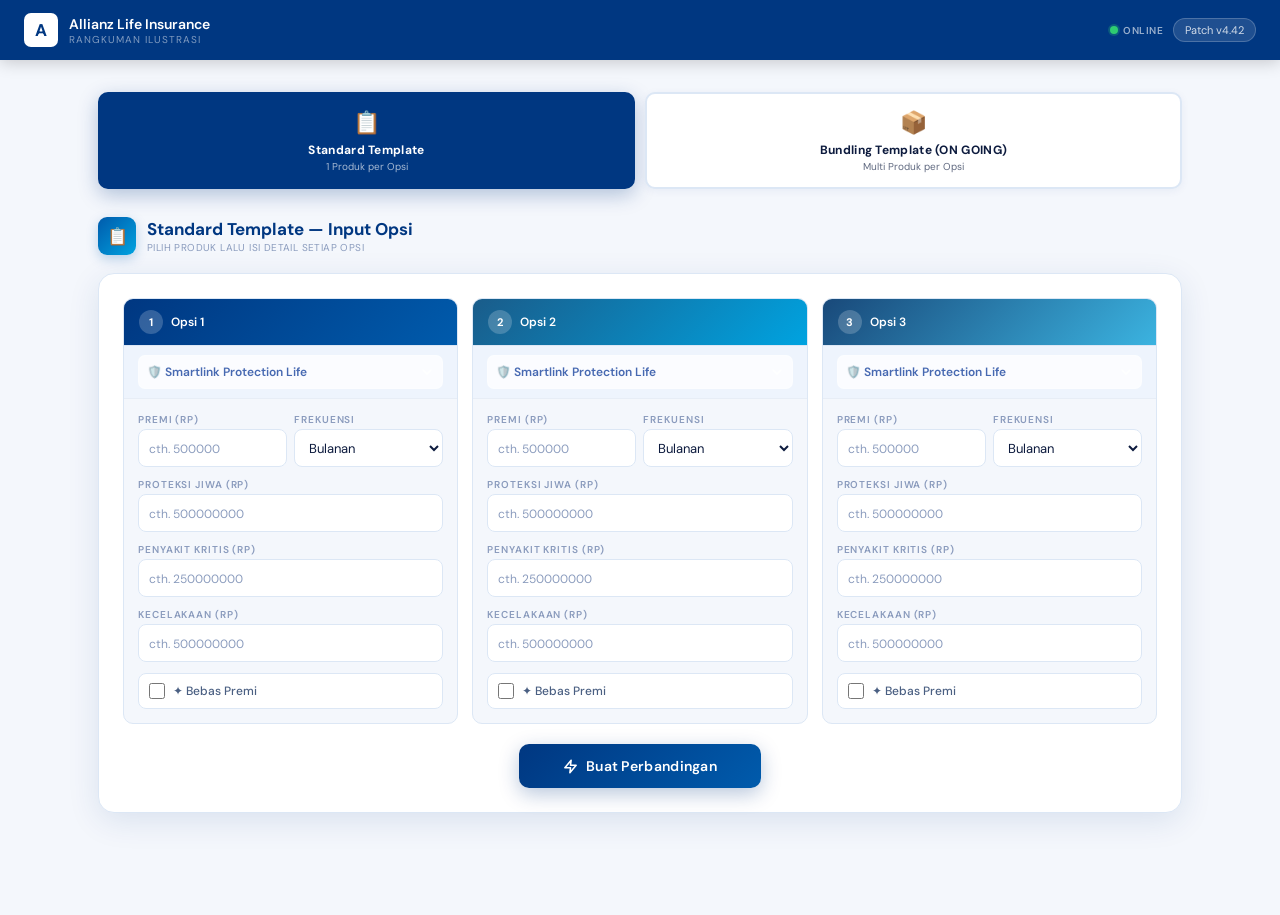
==== index.html @ 7ef74e0b "Updated Version Patch & STD Template" ====
<!DOCTYPE html>
<html lang="id">

<head>
  <meta charset="UTF-8" />
  <meta name="viewport" content="width=device-width, initial-scale=1.0" />
  <meta name="apple-mobile-web-app-capable" content="yes" />
  <meta name="apple-mobile-web-app-status-bar-style" content="black-translucent" />
  <meta name="apple-mobile-web-app-title" content="Venterprise APP" />
  <meta name="theme-color" content="#003781" />

  <!-- PWA -->
  <link rel="manifest" href="./manifest.json" />
  <link rel="apple-touch-icon" sizes="1024x1024" href="./icon-1024x1024.png" />

  <title>Proposal Tool</title>
  <link rel="stylesheet" href="style.css" />
</head>

<body>

  <!-- ═══ TOP BAR ═══ -->
  <nav class="topbar">
    <div class="tl">
      <div class="lbox">A</div>
      <div>
        <div class="ttl">Allianz Life Insurance</div>
        <div class="tsub">Rangkuman Ilustrasi</div>
      </div>
    </div>

    <div class="topbar-right">
      <!-- Online / Offline dot — sits next to patch badge -->
      <div class="net-status" title="Status koneksi">
        <span class="net-dot online" id="net-dot"></span>
        <span class="net-lbl" id="net-lbl">Online</span>
      </div>

      <div class="tbadge" onclick="checkUpdate(4.42)">
        Patch v4.42
      </div>
    </div>
  </nav>

  <div class="page">

    <!-- ═══ TEMPLATE TABS ═══ -->
    <div class="prod-tabs">
      <div class="ptab active" onclick="switchTemplate('std',this)">
        <div class="ptab-ico">📋</div>
        <div class="ptab-lbl">Standard Template</div>
        <div class="ptab-sub">1 Produk per Opsi</div>
      </div>
      <div class="ptab" onclick="switchTemplate('bun',this)">
        <div class="ptab-ico">📦</div>
        <div class="ptab-lbl">Bundling Template (ON GOING)</div>
        <div class="ptab-sub">Multi Produk per Opsi</div>
      </div>
    </div>

    <!-- ══════════════════════════════════════════ -->
    <!-- PANEL: STANDARD TEMPLATE                   -->
    <!-- ══════════════════════════════════════════ -->
    <div class="prod-panel active" id="panel-std">
      <div class="input-section">
        <div class="sec-hd">
          <div class="sec-ico">📋</div>
          <div class="sec-lbl">Standard Template — Input Opsi
            <small>PILIH PRODUK LALU ISI DETAIL SETIAP OPSI</small>
          </div>
        </div>
        <div class="card">
          <div class="opts-grid" id="std-opts-grid"></div>

          <!-- Template for standard option (cloned via JS) -->
          <template id="std-opt-template">
            <div class="opt-col">
              <div class="opt-hd">
                <div class="opt-num"></div>
                <div class="opt-title"></div>
              </div>
              <div class="prod-sel-wrap">
                <select class="prod-sel"></select>
              </div>
              <div class="opt-fields"></div>
            </div>
          </template>
          <div class="btn-row">
            <button class="btn-gen" onclick="generateStd()">
              <svg width="15" height="15" viewBox="0 0 24 24" fill="none" stroke="currentColor"
                stroke-width="2.5" stroke-linecap="round" stroke-linejoin="round">
                <polyline points="13 2 3 14 12 14 11 22 21 10 12 10 13 2"></polyline>
              </svg>
              Buat Perbandingan
            </button>
          </div>
        </div>
      </div>

      <div class="divider" id="std-divider"></div>
      <div class="result-area" id="std-result">
        <div class="sec-hd fade">
          <div class="sec-ico">📊</div>
          <div class="sec-lbl">Hasil Perbandingan<small>SIAP SCREENSHOT ATAU CETAK</small></div>
        </div>
        <div class="res-card fade d1">
          <div class="res-hd">
            <div class="res-logo-row">
              <div class="res-logo-box">A</div>
              <div class="res-logo-txt">Allianz — Proposal Perbandingan</div>
            </div>
            <div class="res-title" id="std-res-title">Perbandingan Proteksi</div>
            <div class="res-sub" id="std-res-sub">—</div>
          </div>
          <div class="vpills fade d2" id="std-vpills"></div>
          <div class="tbl-wrap fade d3">
            <table class="ctbl">
              <thead>
                <tr id="std-thead">
                  <th>Manfaat</th>
                  <th>Opsi 1</th>
                  <th>Opsi 2</th>
                  <th>Opsi 3</th>
                </tr>
              </thead>
              <tbody id="std-tbody"></tbody>
            </table>
          </div>
          <div class="res-ft">
            <div class="ft-disc">Perbandingan ini disiapkan oleh agen Allianz Anda. Detail manfaat mengacu pada
              kontrak polis yang berlaku.</div>
            <div class="ft-date" id="std-ft-date">—</div>
          </div>
        </div>
        <div class="act-btns">
          <button class="btn-act btn-reset" onclick="resetResult('std')">↩ Edit</button>
          <button class="btn-act btn-print" onclick="window.print()">🖨️ Cetak</button>
          <button class="btn-act btn-pdf" onclick="unduhPDF('Standard')">📄 Unduh PDF</button>
        </div>
      </div>
    </div>

    <div class="prod-panel" id="panel-bunSOON">ON-GOING</div>

    <!-- ══════════════════════════════════════════ -->
    <!-- PANEL: BUNDLING TEMPLATE                   -->
    <!-- ══════════════════════════════════════════ -->
    <div class="prod-panel" id="panel-bun">
      <div class="input-section">
        <div class="sec-hd">
          <div class="sec-ico">📦</div>
          <div class="sec-lbl">Bundling Template — Input Opsi
            <small>TIAP OPSI BISA GABUNG LEBIH DARI 1 PRODUK</small>
          </div>
        </div>
        <div class="card">
          <div class="opts-grid" id="bun-grid"></div>
          <div class="btn-row">
            <button class="btn-gen" onclick="generateBun()">
              <svg width="15" height="15" viewBox="0 0 24 24" fill="none" stroke="currentColor"
                stroke-width="2.5" stroke-linecap="round" stroke-linejoin="round">
                <polyline points="13 2 3 14 12 14 11 22 21 10 12 10 13 2"></polyline>
              </svg>
              Buat Perbandingan
            </button>
          </div>
        </div>
      </div>

      <div class="divider" id="bun-divider"></div>
      <div class="result-area" id="bun-result">
        <div class="sec-hd fade">
          <div class="sec-ico">📊</div>
          <div class="sec-lbl">Hasil Bundling<small>SIAP SCREENSHOT ATAU CETAK</small></div>
        </div>
        <div class="res-card fade d1">
          <div class="res-hd" style="background:linear-gradient(135deg,#1a2a4a 0%,#003781 55%,#C9A84C 100%)">
            <div class="res-logo-row">
              <div class="res-logo-box">A</div>
              <div class="res-logo-txt">Allianz — Paket Bundling</div>
            </div>
            <div class="res-title">Perbandingan Paket<br>Proteksi Kombinasi</div>
            <div class="res-sub" id="bun-res-sub">—</div>
          </div>
          <div class="vpills fade d2">
            <div class="vpill">
              <div class="vpill-ico">📦</div>
              <div>
                <div class="vpill-lbl">Perlindungan Lengkap</div>
                <div class="vpill-txt">Multi produk dalam 1 paket, semua risiko hidup tertanggung.</div>
              </div>
            </div>
            <div class="vpill">
              <div class="vpill-ico">💡</div>
              <div>
                <div class="vpill-lbl">Nilai Lebih Efisien</div>
                <div class="vpill-txt">Bundling memberikan manfaat lebih dengan investasi yang terencana.</div>
              </div>
            </div>
            <div class="vpill">
              <div class="vpill-ico">🤝</div>
              <div>
                <div class="vpill-lbl">Fleksibel</div>
                <div class="vpill-txt">Pilih kombinasi sesuai kebutuhan dan kemampuan finansial.</div>
              </div>
            </div>
          </div>
          <div class="tbl-wrap fade d3">
            <label class="merge-bar">
              <input type="checkbox" id="bun-merge" onchange="rerenderBunTable()" />
              <span class="merge-bar-lbl">⚡ Enable Merge — Gabungkan manfaat sejenis antar produk dalam 1 opsi</span>
              <span class="merge-bar-sub">Nonaktif = pisah baris per produk</span>
            </label>
            <table class="ctbl">
              <thead>
                <tr id="bun-thead">
                  <th>Manfaat</th>
                </tr>
              </thead>
              <tbody id="bun-tbody"></tbody>
            </table>
          </div>
          <div class="res-ft">
            <div class="ft-disc">Perbandingan ini disiapkan oleh agen Allianz Anda. Detail manfaat mengacu pada
              kontrak polis yang berlaku.</div>
            <div class="ft-date" id="bun-ft-date">—</div>
          </div>
        </div>
        <div class="act-btns">
          <button class="btn-act btn-reset" onclick="resetResult('bun')">↩ Edit</button>
          <button class="btn-act btn-print" onclick="window.print()">🖨️ Cetak</button>
          <button class="btn-act btn-pdf" onclick="unduhPDF('Bundling')">📄 Unduh PDF</button>
        </div>
      </div>
    </div>

  </div><!-- /page -->

  <!-- ═══ SCRIPTS (load order matters) ═══ -->
  <script src="./js/utils.js"></script>
  <script src="./js/ui.js"></script>
  <script src="./js/fields.js"></script>
  <script src="./js/data.js"></script>
  <script src="./js/template-std.js"></script>
  <script src="./js/template-bun.js"></script>
  <script src="./js/pwa.js"></script>
  <script src="./js/app.js"></script>

</body>
</html>
---- style.css ----
@import url('https://fonts.googleapis.com/css2?family=DM+Sans:wght@300;400;500;600;700&display=swap');

:root {
    --blue: #003781;
    --blue-mid: #005BAC;
    --accent: #00A3E0;
    --blue-sky: #E8F1FB;
    --green: #1A9E6B;
    --green-bg: #DCFAED;
    --red: #D0021B;
    --gold: #C9A84C;
    --gold-bg: #FDF6E3;
    --bg: #F4F7FC;
    --card: #fff;
    --border: #DCE7F5;
    --text: #0D1B3E;
    --text2: #4A5F82;
    --text3: #8A9BBD;
    --sh: 0 8px 32px rgba(0, 55, 129, .11);
    --sh-lg: 0 20px 60px rgba(0, 55, 129, .15);
    --r: 16px;
    --rsm: 10px;
}

*,
*::before,
*::after {
    box-sizing: border-box;
    margin: 0;
    padding: 0
}

body {
    font-family: 'DM Sans', sans-serif;
    background: var(--bg);
    color: var(--text);
    min-height: 100vh
}

.topbar {
    background: var(--blue);
    height: 60px;
    display: flex;
    align-items: center;
    justify-content: space-between;
    padding: 0 24px;
    position: sticky;
    top: 0;
    z-index: 200;
    box-shadow: 0 2px 16px rgba(0, 0, 0, .2)
}

.tl {
    display: flex;
    align-items: center;
    gap: 11px
}

.lbox {
    width: 34px;
    height: 34px;
    background: #fff;
    border-radius: 7px;
    display: flex;
    align-items: center;
    justify-content: center;
    font-size: 17px;
    font-weight: 700;
    color: var(--blue)
}

.ttl {
    font-size: 14px;
    font-weight: 600;
    color: #fff
}

.tsub {
    font-size: 10px;
    color: rgba(255, 255, 255, .5);
    letter-spacing: 1px;
    text-transform: uppercase
}

.tbadge {
    background: rgba(255, 255, 255, .12);
    border: 1px solid rgba(255, 255, 255, .2);
    color: rgba(255, 255, 255, .8);
    font-size: 11px;
    padding: 4px 11px;
    border-radius: 20px
}

.page {
    max-width: 1120px;
    margin: 0 auto;
    padding: 32px 18px 80px
}

.prod-tabs {
    display: flex;
    gap: 10px;
    margin-bottom: 28px;
    flex-wrap: wrap
}

.ptab {
    flex: 1;
    min-width: 120px;
    padding: 14px 10px;
    border: 2px solid var(--border);
    border-radius: var(--rsm);
    background: #fff;
    cursor: pointer;
    text-align: center;
    transition: all .18s;
    box-shadow: 0 2px 8px rgba(0, 55, 129, .06)
}

.ptab:hover {
    border-color: var(--blue-mid);
    transform: translateY(-1px)
}

.ptab.active {
    border-color: var(--blue);
    background: var(--blue);
    color: #fff;
    box-shadow: 0 6px 20px rgba(0, 55, 129, .28)
}

.ptab-ico {
    font-size: 22px;
    margin-bottom: 5px
}

.ptab-lbl {
    font-size: 12px;
    font-weight: 700;
    letter-spacing: .3px
}

.ptab-sub {
    font-size: 10px;
    opacity: .65;
    margin-top: 2px
}

.sec-hd {
    display: flex;
    align-items: center;
    gap: 11px;
    margin-bottom: 18px
}

.sec-ico {
    width: 38px;
    height: 38px;
    border-radius: 9px;
    background: linear-gradient(135deg, var(--blue-mid), var(--accent));
    display: flex;
    align-items: center;
    justify-content: center;
    font-size: 17px;
    box-shadow: 0 4px 12px rgba(0, 91, 172, .25)
}

.sec-lbl {
    font-size: 17px;
    font-weight: 700;
    color: var(--blue)
}

.sec-lbl small {
    display: block;
    font-size: 10px;
    font-weight: 400;
    color: var(--text3);
    letter-spacing: .4px;
    margin-top: 1px
}

.card {
    background: #fff;
    border-radius: var(--r);
    box-shadow: var(--sh);
    border: 1px solid var(--border);
    padding: 24px;
    margin-bottom: 22px
}

.opts-grid {
    display: grid;
    grid-template-columns: repeat(3, 1fr);
    gap: 14px
}

.opt-col {
    background: var(--bg);
    border-radius: var(--rsm);
    border: 1.5px solid var(--border);
    overflow: hidden;
    transition: border-color .18s, box-shadow .18s
}

.opt-col:hover {
    border-color: var(--blue-mid);
    box-shadow: 0 2px 10px rgba(0, 55, 129, .1)
}

.opt-hd {
    padding: 11px 15px;
    display: flex;
    align-items: center;
    gap: 8px;
    border-bottom: 1px solid var(--border)
}

.opt-hd.c1 {
    background: linear-gradient(135deg, var(--blue), var(--blue-mid))
}

.opt-hd.c2 {
    background: linear-gradient(135deg, #1a5c8a, var(--accent))
}

.opt-hd.c3 {
    background: linear-gradient(135deg, #19497a, #3bb3e0)
}

.opt-num {
    width: 24px;
    height: 24px;
    border-radius: 50%;
    background: rgba(255, 255, 255, .2);
    display: flex;
    align-items: center;
    justify-content: center;
    font-size: 11px;
    font-weight: 700;
    color: #fff
}

.opt-title {
    font-size: 12px;
    font-weight: 600;
    color: #fff;
    flex: 1
}

.opt-fields {
    padding: 14px;
    display: flex;
    flex-direction: column;
    gap: 11px
}

.fld label {
    display: block;
    font-size: 10px;
    font-weight: 600;
    letter-spacing: .9px;
    text-transform: uppercase;
    color: var(--text3);
    margin-bottom: 3px
}

.fld input,
.fld select {
    width: 100%;
    height: 38px;
    border: 1.5px solid var(--border);
    border-radius: 8px;
    padding: 0 10px;
    font-family: 'DM Sans', sans-serif;
    font-size: 13px;
    color: var(--text);
    background: #fff;
    outline: none;
    transition: border-color .16s, box-shadow .16s
}

.fld input:focus,
.fld select:focus {
    border-color: var(--blue-mid);
    box-shadow: 0 0 0 3px rgba(0, 91, 172, .08)
}

.fld input::placeholder {
    color: var(--text3);
    font-size: 12px
}

.fld-row {
    display: grid;
    grid-template-columns: 1fr 1fr;
    gap: 7px
}

.chk-fld {
    display: flex;
    align-items: center;
    gap: 8px;
    cursor: pointer;
    padding: 9px 10px;
    border: 1.5px solid var(--border);
    border-radius: 8px;
    background: #fff;
    transition: border-color .16s, background .16s
}

.chk-fld:hover {
    border-color: var(--blue-mid)
}

.chk-fld.checked {
    border-color: var(--green);
    background: var(--green-bg)
}

.chk-fld input[type=checkbox] {
    width: 16px;
    height: 16px;
    accent-color: var(--green);
    cursor: pointer;
    flex-shrink: 0
}

.chk-fld span {
    font-size: 12px;
    font-weight: 500;
    color: var(--text2)
}

.btn-row {
    display: flex;
    justify-content: center;
    margin-top: 20px
}

.btn-gen {
    background: linear-gradient(135deg, var(--blue), var(--blue-mid));
    color: #fff;
    border: none;
    border-radius: var(--rsm);
    padding: 13px 44px;
    font-family: 'DM Sans', sans-serif;
    font-size: 14px;
    font-weight: 600;
    cursor: pointer;
    letter-spacing: .3px;
    display: flex;
    align-items: center;
    gap: 8px;
    box-shadow: 0 6px 20px rgba(0, 55, 129, .28);
    transition: transform .14s, box-shadow .14s
}

.btn-gen:hover {
    transform: translateY(-2px);
    box-shadow: 0 10px 28px rgba(0, 55, 129, .36)
}

.prod-panel {
    display: none
}

.prod-panel.active {
    display: block
}

.divider {
    height: 2px;
    background: linear-gradient(to right, transparent, var(--border), transparent);
    margin: 32px 0;
    display: none
}

.result-area {
    display: none
}

.result-area.on {
    display: block
}

.res-card {
    background: #fff;
    border-radius: 20px;
    box-shadow: var(--sh-lg);
    border: 1px solid var(--border);
    overflow: hidden
}

.res-hd {
    background: linear-gradient(135deg, var(--blue) 0%, var(--blue-mid) 60%, var(--accent) 100%);
    padding: 28px 32px;
    position: relative;
    overflow: hidden
}

.res-hd::before {
    content: '';
    position: absolute;
    top: -40px;
    right: -40px;
    width: 160px;
    height: 160px;
    border-radius: 50%;
    background: rgba(255, 255, 255, .05)
}

.res-logo-row {
    display: flex;
    align-items: center;
    gap: 9px;
    margin-bottom: 10px
}

.res-logo-box {
    width: 30px;
    height: 30px;
    background: #fff;
    border-radius: 6px;
    display: flex;
    align-items: center;
    justify-content: center;
    font-size: 15px;
    font-weight: 700;
    color: var(--blue)
}

.res-logo-txt {
    font-size: 10px;
    letter-spacing: 2px;
    text-transform: uppercase;
    color: rgba(255, 255, 255, .6)
}

.res-title {
    font-size: 22px;
    font-weight: 700;
    color: #fff;
    line-height: 1.25;
    margin-bottom: 4px
}

.res-sub {
    font-size: 12px;
    color: rgba(255, 255, 255, .5)
}

.vpills {
    display: flex;
    gap: 10px;
    padding: 18px 32px;
    background: var(--blue-sky);
    border-bottom: 1px solid var(--border);
    flex-wrap: wrap
}

.vpill {
    display: flex;
    align-items: flex-start;
    gap: 9px;
    background: #fff;
    border-radius: var(--rsm);
    padding: 11px 14px;
    border: 1.5px solid var(--border);
    box-shadow: 0 2px 6px rgba(0, 55, 129, .06);
    flex: 1;
    min-width: 180px
}

.vpill-ico {
    font-size: 18px;
    margin-top: 1px;
    flex-shrink: 0
}

.vpill-lbl {
    font-size: 10px;
    font-weight: 700;
    letter-spacing: .9px;
    text-transform: uppercase;
    color: var(--text3);
    margin-bottom: 2px
}

.vpill-txt {
    font-size: 12px;
    font-weight: 500;
    color: var(--text2);
    line-height: 1.4
}

.tbl-wrap {
    padding: 24px 32px;
    overflow-x: auto
}

.ctbl {
    width: 100%;
    border-collapse: separate;
    border-spacing: 0
}

.ctbl thead tr {
    background: var(--blue)
}

.ctbl thead th {
    padding: 13px 16px;
    text-align: left;
    color: #fff;
    font-size: 12px;
    font-weight: 600;
    letter-spacing: .3px
}

.ctbl thead th:first-child {
    border-radius: var(--rsm) 0 0 0
}

.ctbl thead th:last-child {
    border-radius: 0 var(--rsm) 0 0
}

.ctbl thead th:nth-child(2) {
    background: var(--blue-mid)
}

.ctbl thead th:nth-child(3) {
    background: #1a6ba0
}

.ctbl thead th:nth-child(4) {
    background: #1e7fbd
}

.ctbl tbody tr:nth-child(even) td {
    background: #F8FAFD
}

.ctbl tbody tr:nth-child(odd) td {
    background: #fff
}

.ctbl tbody tr:hover td {
    background: var(--blue-sky);
    transition: background .1s
}

.ctbl td {
    padding: 13px 16px;
    border-bottom: 1px solid var(--border);
    vertical-align: top
}

.ctbl tbody tr:last-child td {
    border-bottom: none
}

.row-lbl {
    display: flex;
    align-items: center;
    gap: 6px;
    font-size: 12px;
    font-weight: 600;
    color: var(--text2);
    white-space: nowrap
}

.cv {
    font-size: 14px;
    font-weight: 700;
    color: var(--text)
}

.csub {
    font-size: 11px;
    color: var(--text2);
    margin-top: 3px;
    line-height: 1.4
}

.cnote {
    font-size: 10px;
    color: var(--text3);
    margin-top: 3px;
    font-style: italic
}

.w-yes {
    display: inline-flex;
    align-items: center;
    gap: 4px;
    color: var(--green);
    font-size: 13px;
    font-weight: 700
}

.w-no {
    display: inline-flex;
    align-items: center;
    gap: 4px;
    color: var(--red);
    font-size: 13px;
    font-weight: 700
}

.daily-row td {
    background: linear-gradient(135deg, var(--blue-sky), #ddeeff) !important;
    border-top: 2px solid var(--blue-mid) !important
}

.daily-lbl {
    font-size: 11px;
    font-weight: 700;
    color: var(--blue);
    letter-spacing: .5px;
    text-transform: uppercase
}

.daily-val {
    font-size: 16px;
    font-weight: 700;
    color: var(--blue-mid)
}

.daily-sub {
    font-size: 10px;
    color: var(--text3)
}

.res-ft {
    background: var(--blue);
    padding: 16px 32px;
    display: flex;
    align-items: center;
    justify-content: space-between;
    flex-wrap: wrap;
    gap: 6px
}

.ft-disc {
    font-size: 10px;
    color: rgba(255, 255, 255, .38);
    max-width: 460px;
    line-height: 1.5
}

.ft-date {
    font-size: 10px;
    color: rgba(255, 255, 255, .45)
}

.act-btns {
    display: flex;
    gap: 10px;
    justify-content: center;
    margin-top: 20px;
    flex-wrap: wrap
}

.btn-act {
    display: flex;
    align-items: center;
    gap: 6px;
    border: none;
    border-radius: var(--rsm);
    padding: 11px 22px;
    font-family: 'DM Sans', sans-serif;
    font-size: 13px;
    font-weight: 600;
    cursor: pointer;
    transition: transform .13s
}

.btn-act:hover {
    transform: translateY(-2px)
}

.btn-print {
    background: #fff;
    color: var(--blue);
    border: 2px solid var(--blue);
    box-shadow: 0 2px 8px rgba(0, 55, 129, .1)
}

.btn-pdf {
    background: linear-gradient(135deg, var(--blue), var(--accent));
    color: #fff;
    box-shadow: 0 4px 14px rgba(0, 55, 129, .26)
}

.btn-reset {
    background: #fff;
    color: var(--text2);
    border: 2px solid var(--border)
}

@keyframes fadeUp {
    from {
        opacity: 0;
        transform: translateY(16px)
    }

    to {
        opacity: 1;
        transform: none
    }
}

.fade {
    animation: fadeUp .38s ease both
}

.d1 {
    animation-delay: .07s
}

.d2 {
    animation-delay: .14s
}

.d3 {
    animation-delay: .2s
}

@media print {
    body {
        background: #fff
    }

    .topbar,
    .prod-tabs,
    .input-section,
    .divider,
    .act-btns,
    .merge-bar {
        display: none !important
    }

    .result-area {
        display: block !important
    }

    .page {
        padding: 0;
        max-width: 100%
    }

    .res-card {
        box-shadow: none;
        border: none
    }

    .res-hd,
    .ctbl thead,
    .vpills,
    .res-ft,
    .daily-row td {
        -webkit-print-color-adjust: exact;
        print-color-adjust: exact
    }
}

@media(max-width:860px) {
    .opts-grid {
        grid-template-columns: 1fr
    }

    .prod-tabs {
        gap: 7px
    }

    .ptab {
        min-width: calc(50% - 4px)
    }

    .tbl-wrap {
        padding: 14px
    }

    .vpills {
        padding: 13px
    }

    .res-hd {
        padding: 20px 16px
    }

    .res-ft {
        padding: 13px 16px
    }

    .topbar {
        padding: 0 13px
    }

    .tbadge {
        display: none
    }
}

/* ── PRODUCT SELECTOR in opt header ── */
.prod-sel-wrap {
    padding: 9px 14px;
    background: rgba(222, 235, 255, 0.307);
    border-color: rgba(106, 153, 255, .3);
    border-bottom: 1px solid rgba(0, 0, 0, 0.027);
}

.prod-sel {
    width: 100%;
    height: 34px;
    border: 1.5px solid rgba(255, 255, 255, .25);
    border-radius: 7px;
    padding: 0 8px;
    font-family: 'DM Sans', sans-serif;
    font-size: 12px;
    font-weight: 600;
    color: #2b52a5dd;
    background: rgba(255, 255, 255, 0.75);
    outline: none;
    cursor: pointer;
    appearance: none;
    -webkit-appearance: none;
    background-image: url("data:image/svg+xml,%3Csvg xmlns='http://www.w3.org/2000/svg' width='10' height='6'%3E%3Cpath d='M1 1l4 4 4-4' stroke='rgba(255,255,255,.7)' stroke-width='1.5' fill='none' stroke-linecap='round'/%3E%3C/svg%3E");
    background-repeat: no-repeat;
    background-position: right 10px center
}

.prod-sel option {
    color: var(--text);
    background: #fff;
    font-weight: 500
}

/* ── BUNDLING product blocks ── */
.prod-block {
    background: #fff;
    border: 1.5px solid var(--border);
    border-radius: 9px;
    overflow: hidden;
    margin-bottom: 10px
}

.prod-block-hd {
    display: flex;
    align-items: center;
    justify-content: space-between;
    padding: 8px 12px;
    background: var(--blue-sky);
    border-bottom: 1px solid var(--border)
}

.prod-block-label {
    font-size: 11px;
    font-weight: 700;
    color: var(--blue-mid);
    letter-spacing: .3px;
    display: flex;
    align-items: center;
    gap: 5px
}

.prod-block-type {
    height: 28px;
    border: 1.5px solid var(--border);
    border-radius: 6px;
    padding: 0 8px;
    font-family: 'DM Sans', sans-serif;
    font-size: 11px;
    font-weight: 600;
    color: var(--blue);
    background: #fff;
    outline: none;
    cursor: pointer
}

.btn-remove-prod {
    background: none;
    border: none;
    color: var(--red);
    font-size: 15px;
    cursor: pointer;
    padding: 0 3px;
    line-height: 1;
    opacity: .7;
    transition: opacity .1s
}

.btn-remove-prod:hover {
    opacity: 1
}

.prod-block-fields {
    padding: 12px;
    display: flex;
    flex-direction: column;
    gap: 9px
}

.btn-add-prod {
    display: flex;
    align-items: center;
    gap: 6px;
    background: var(--blue-sky);
    border: 1.5px dashed var(--blue-mid);
    border-radius: 8px;
    padding: 9px 14px;
    font-family: 'DM Sans', sans-serif;
    font-size: 12px;
    font-weight: 600;
    color: var(--blue-mid);
    cursor: pointer;
    width: 100%;
    justify-content: center;
    transition: background .15s, border-color .15s;
    margin-top: 4px
}

.btn-add-prod:hover {
    background: #dce8f8;
    border-color: var(--blue)
}

/* ── MERGE BAR ── */
.merge-bar {
    display: flex;
    align-items: center;
    gap: 10px;
    padding: 11px 16px;
    background: var(--gold-bg);
    border: 1.5px solid var(--gold);
    border-radius: var(--rsm);
    margin-bottom: 16px;
    cursor: pointer
}

.merge-bar input[type=checkbox] {
    width: 18px;
    height: 18px;
    accent-color: var(--gold);
    cursor: pointer;
    flex-shrink: 0
}

.merge-bar-lbl {
    font-size: 12px;
    font-weight: 600;
    color: #7a5c00
}

.merge-bar-sub {
    font-size: 10px;
    color: #a07a10;
    margin-left: auto;
    white-space: nowrap
}

/* ── SRC BADGES ── */
.src-badge {
    display: inline-block;
    font-size: 9px;
    font-weight: 700;
    letter-spacing: .4px;
    text-transform: uppercase;
    padding: 2px 6px;
    border-radius: 4px;
    margin-top: 3px;
    margin-right: 2px
}

.src-spl {
    background: #E8F1FB;
    color: var(--blue-mid)
}

.src-ci {
    background: #FFF0F0;
    color: #c00020
}

.src-legacy {
    background: var(--gold-bg);
    color: #7a5c00
}

/* ════════════════════════════════════
   TOPBAR RIGHT — flex group
   ════════════════════════════════════ */
.topbar-right {
    display: flex;
    align-items: center;
    gap: 10px
}

/* ════════════════════════════════════
   NETWORK STATUS DOT
   ════════════════════════════════════ */
.net-status {
    display: flex;
    align-items: center;
    gap: 5px;
    cursor: default;
    user-select: none
}

.net-dot {
    width: 8px;
    height: 8px;
    border-radius: 50%;
    flex-shrink: 0;
    transition: background .3s
}

.net-dot.online  { background: #2ecc71; box-shadow: 0 0 0 2px rgba(46,204,113,.25) }
.net-dot.offline { background: #e74c3c; box-shadow: 0 0 0 2px rgba(231,76,60,.25)  }

.net-lbl {
    font-size: 10px;
    font-weight: 600;
    letter-spacing: .5px;
    text-transform: uppercase;
    color: rgba(255,255,255,.6)
}

/* ════════════════════════════════════
   TOAST NOTIFICATION
   ════════════════════════════════════ */
.ve-toast {
    position: fixed;
    left: 50%;
    bottom: 20px;
    transform: translateX(-50%) translateY(20px);
    -webkit-transform: translateX(-50%) translateY(20px);
    opacity: 0;
    visibility: hidden;
    pointer-events: none;
    display: inline-flex;
    align-items: center;
    justify-content: center;
    max-width: min(92vw, 520px);
    width: fit-content;
    background: #1a2a4a;
    color: #fff;
    padding: 10px 20px;
    border-radius: 24px;
    font-size: 13px;
    font-weight: 500;
    line-height: 1.4;
    z-index: 9999;
    transition: opacity .25s ease, transform .25s ease, visibility .25s ease;
    white-space: normal;
    box-shadow: 0 4px 20px rgba(0,0,0,.3);
    -webkit-backface-visibility: hidden;
    backface-visibility: hidden
}

.ve-toast.show {
    opacity: 1;
    visibility: visible;
    transform: translateX(-50%) translateY(0);
    -webkit-transform: translateX(-50%) translateY(0)
}

.ve-toast.toast-ok  { background: #1a6e47 }
.ve-toast.toast-warn { background: #7a5c00 }
.ve-toast.toast-err { background: #7a0014 }

/* ════════════════════════════════════
   UPDATE BANNER
   ════════════════════════════════════ */
#ve-update-banner {
    position: fixed;
    top: 0;
    left: 0;
    right: 0;
    background: linear-gradient(90deg, #003781, #005BAC);
    color: #fff;
    display: flex;
    align-items: center;
    justify-content: center;
    gap: 12px;
    padding: 10px 20px;
    z-index: 9998;
    font-size: 13px;
    font-weight: 500;
    box-shadow: 0 2px 16px rgba(0,0,0,.25)
}

#ve-update-banner button:first-of-type {
    background: #fff;
    color: var(--blue);
    border: none;
    border-radius: 20px;
    padding: 5px 14px;
    font-size: 12px;
    font-weight: 700;
    cursor: pointer
}
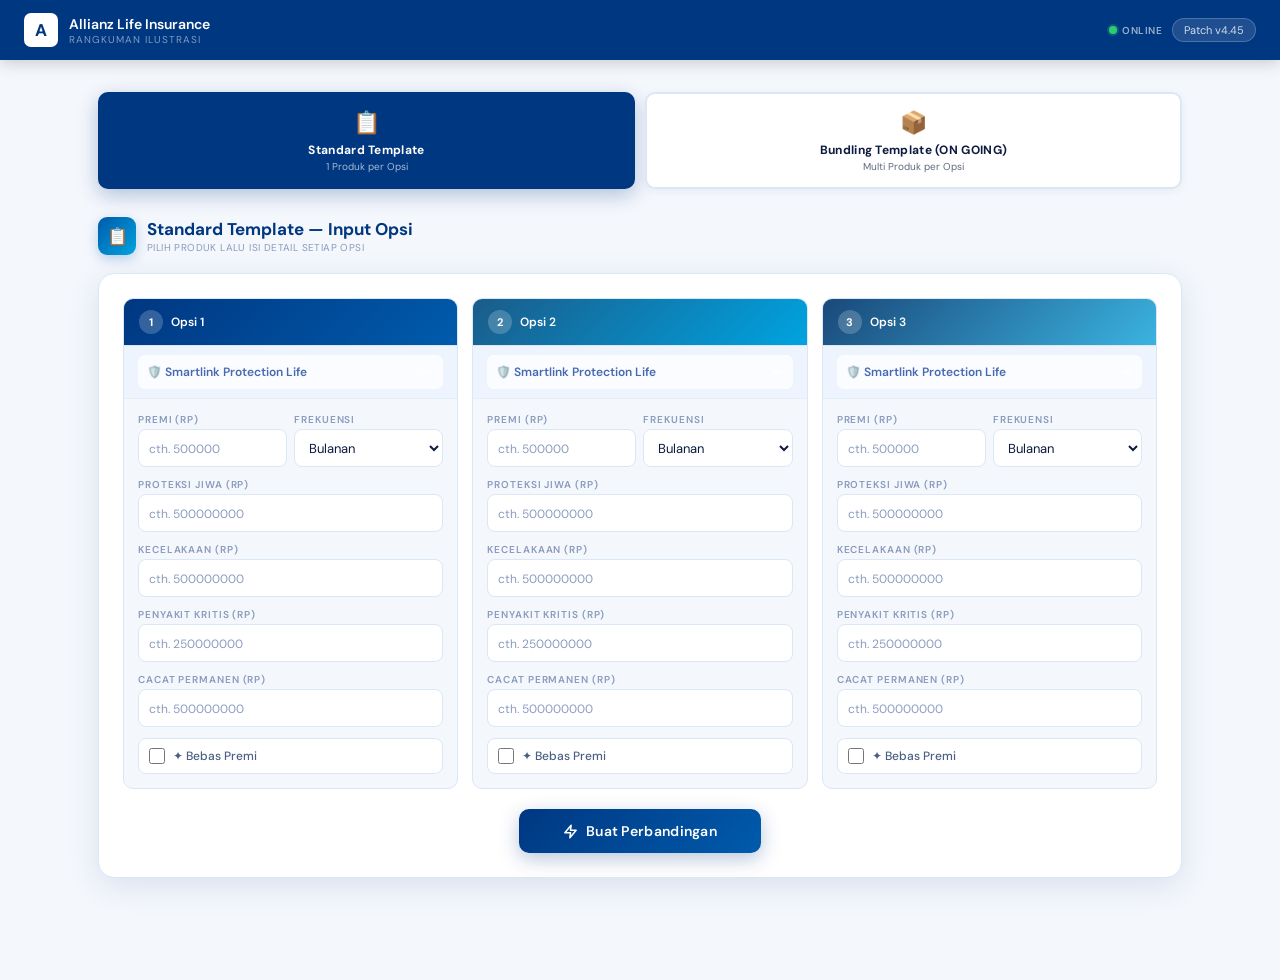
==== commit 3eae2316: "Updated Version checker" ====
--- a/index.html
+++ b/index.html
@@ -36,8 +36,8 @@
         <span class="net-lbl" id="net-lbl">Online</span>
       </div>
 
-      <div class="tbadge" onclick="checkUpdate(4.42)">
-        Patch v4.42
+      <div class="tbadge" id="version-badge" onclick="checkUpdate()">
+        Memuat versi...
       </div>
     </div>
   </nav>
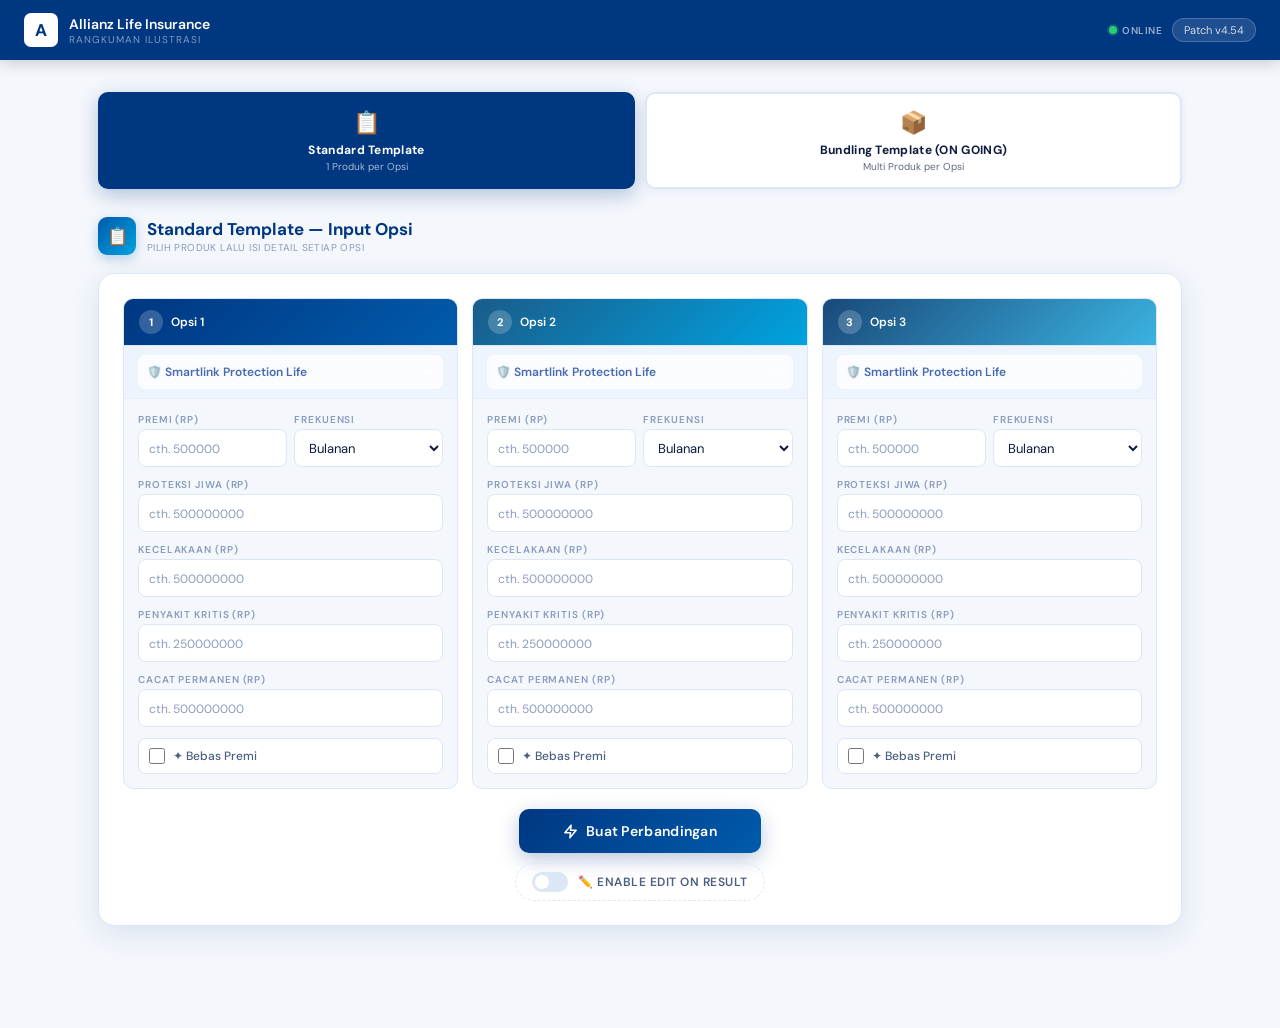
==== commit 2022d2f4: "Add files via upload" ====
--- a/index.html
+++ b/index.html
@@ -93,6 +93,13 @@
               </svg>
               Buat Perbandingan
             </button>
+          </div>
+          <div class="edit-toggle-row">
+            <label class="edit-toggle-label" id="std-edit-toggle-wrap">
+              <input type="checkbox" id="std-edit-toggle" onchange="toggleResultEditable('std', this.checked)"/>
+              <span class="edit-toggle-track"><span class="edit-toggle-thumb"></span></span>
+              <span class="edit-toggle-txt">✏️ ENABLE EDIT ON RESULT</span>
+            </label>
           </div>
         </div>
       </div>
@@ -163,6 +170,13 @@
               </svg>
               Buat Perbandingan
             </button>
+          </div>
+          <div class="edit-toggle-row">
+            <label class="edit-toggle-label" id="bun-edit-toggle-wrap">
+              <input type="checkbox" id="bun-edit-toggle" onchange="toggleResultEditable('bun', this.checked)"/>
+              <span class="edit-toggle-track"><span class="edit-toggle-thumb"></span></span>
+              <span class="edit-toggle-txt">✏️ ENABLE EDIT ON RESULT</span>
+            </label>
           </div>
         </div>
       </div>
--- a/style.css
+++ b/style.css
@@ -280,6 +280,25 @@
     transition: border-color .16s, box-shadow .16s
 }
 
+.result-cell {
+    vertical-align: top
+}
+
+.editable-text {
+    cursor: text;
+    border-radius: 6px;
+    padding: 2px 4px;
+    min-height: 100%;
+    transition: background-color .16s, box-shadow .16s;
+    display: block
+}
+
+.editable-text:focus {
+    outline: none;
+    background: #fff8dc;
+    box-shadow: 0 0 0 2px rgba(201, 168, 76, .22)
+}
+
 .fld input:focus,
 .fld select:focus {
     border-color: var(--blue-mid);
@@ -1102,3 +1121,77 @@
     font-weight: 700;
     cursor: pointer
 }
+
+/* ── ENABLE EDIT ON RESULT toggle ─────────────────────────────── */
+.edit-toggle-row {
+  display: flex;
+  justify-content: center;
+  margin-top: 10px;
+}
+
+.edit-toggle-label {
+  display: inline-flex;
+  align-items: center;
+  gap: 10px;
+  cursor: pointer;
+  user-select: none;
+  padding: 8px 16px;
+  border-radius: 20px;
+  border: 1.5px dashed var(--border);
+  background: var(--bg2);
+  transition: border-color .2s, background .2s;
+}
+
+.edit-toggle-label:has(input:checked) {
+  border-color: var(--blue-mid);
+  background: rgba(0, 91, 172, .06);
+}
+
+.edit-toggle-label input[type=checkbox] {
+  display: none;
+}
+
+.edit-toggle-track {
+  position: relative;
+  width: 36px;
+  height: 20px;
+  background: var(--border);
+  border-radius: 10px;
+  transition: background .2s;
+  flex-shrink: 0;
+}
+
+.edit-toggle-label:has(input:checked) .edit-toggle-track {
+  background: var(--blue-mid);
+}
+
+.edit-toggle-thumb {
+  position: absolute;
+  top: 3px;
+  left: 3px;
+  width: 14px;
+  height: 14px;
+  background: #fff;
+  border-radius: 50%;
+  transition: transform .2s;
+}
+
+.edit-toggle-label:has(input:checked) .edit-toggle-thumb {
+  transform: translateX(16px);
+}
+
+.edit-toggle-txt {
+  font-size: 12px;
+  font-weight: 600;
+  letter-spacing: .04em;
+  color: var(--text2);
+  text-transform: uppercase;
+}
+
+.edit-toggle-label:has(input:checked) .edit-toggle-txt {
+  color: var(--blue-mid);
+}
+
+@media print {
+  .edit-toggle-row { display: none !important; }
+}
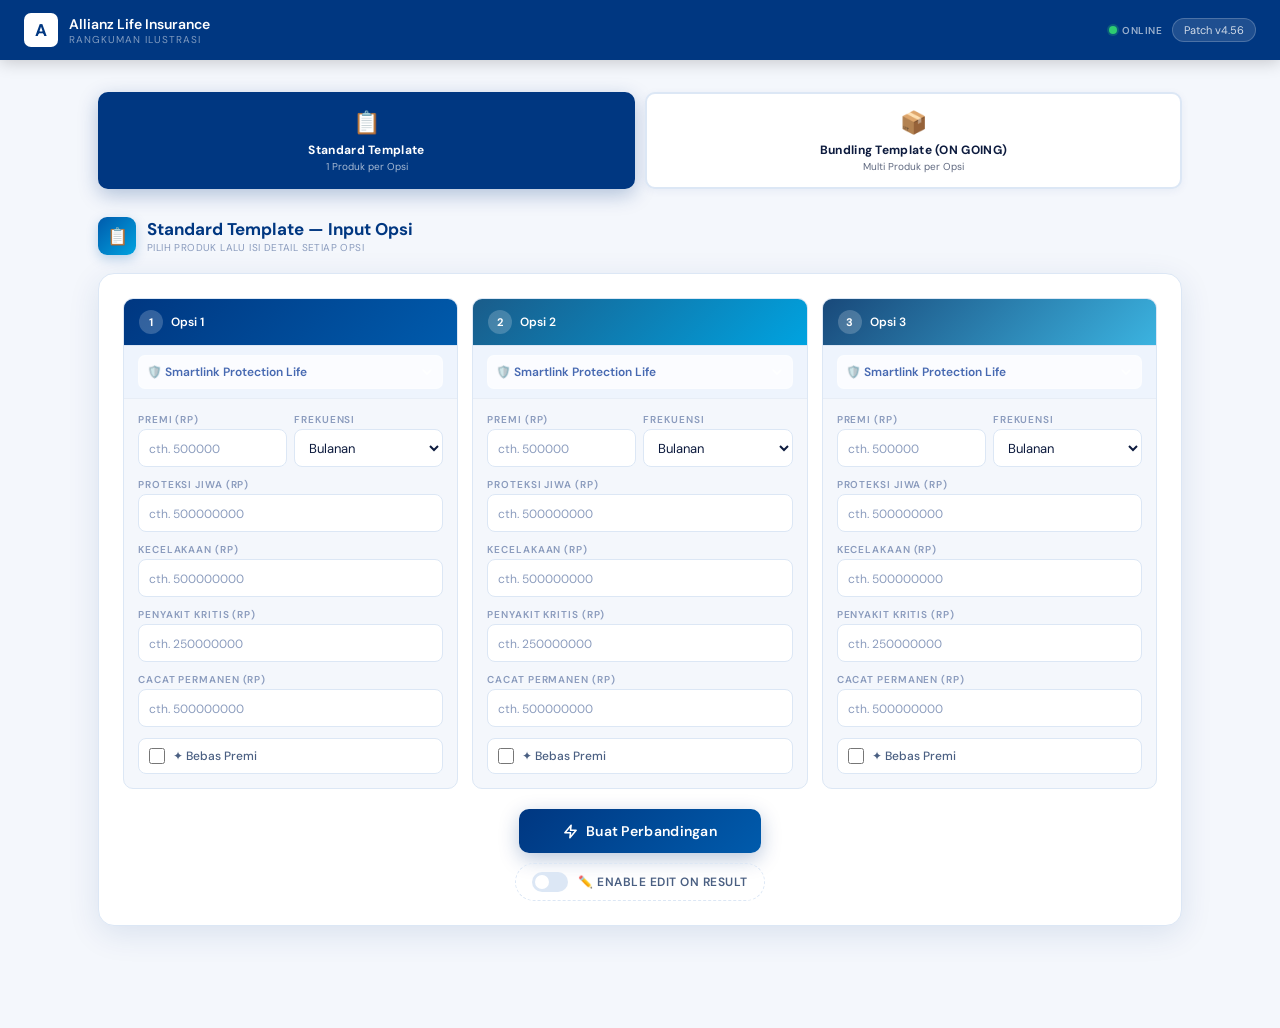
==== commit 5c67eff9: "Merge branch 'main' of https://github.com/venterpriseid-sketch/Venterprise-App" ====
--- a/index.html
+++ b/index.html
@@ -87,8 +87,8 @@
           </template>
           <div class="btn-row">
             <button class="btn-gen" onclick="generateStd()">
-              <svg width="15" height="15" viewBox="0 0 24 24" fill="none" stroke="currentColor"
-                stroke-width="2.5" stroke-linecap="round" stroke-linejoin="round">
+              <svg width="15" height="15" viewBox="0 0 24 24" fill="none" stroke="currentColor" stroke-width="2.5"
+                stroke-linecap="round" stroke-linejoin="round">
                 <polyline points="13 2 3 14 12 14 11 22 21 10 12 10 13 2"></polyline>
               </svg>
               Buat Perbandingan
@@ -164,19 +164,12 @@
           <div class="opts-grid" id="bun-grid"></div>
           <div class="btn-row">
             <button class="btn-gen" onclick="generateBun()">
-              <svg width="15" height="15" viewBox="0 0 24 24" fill="none" stroke="currentColor"
-                stroke-width="2.5" stroke-linecap="round" stroke-linejoin="round">
+              <svg width="15" height="15" viewBox="0 0 24 24" fill="none" stroke="currentColor" stroke-width="2.5"
+                stroke-linecap="round" stroke-linejoin="round">
                 <polyline points="13 2 3 14 12 14 11 22 21 10 12 10 13 2"></polyline>
               </svg>
               Buat Perbandingan
             </button>
-          </div>
-          <div class="edit-toggle-row">
-            <label class="edit-toggle-label" id="bun-edit-toggle-wrap">
-              <input type="checkbox" id="bun-edit-toggle" onchange="toggleResultEditable('bun', this.checked)"/>
-              <span class="edit-toggle-track"><span class="edit-toggle-thumb"></span></span>
-              <span class="edit-toggle-txt">✏️ ENABLE EDIT ON RESULT</span>
-            </label>
           </div>
         </div>
       </div>
@@ -261,4 +254,5 @@
   <script src="./js/app.js"></script>
 
 </body>
-</html>
+
+</html>
--- a/style.css
+++ b/style.css
@@ -1036,15 +1036,22 @@
     transition: background .3s
 }
 
-.net-dot.online  { background: #2ecc71; box-shadow: 0 0 0 2px rgba(46,204,113,.25) }
-.net-dot.offline { background: #e74c3c; box-shadow: 0 0 0 2px rgba(231,76,60,.25)  }
+.net-dot.online {
+    background: #2ecc71;
+    box-shadow: 0 0 0 2px rgba(46, 204, 113, .25)
+}
+
+.net-dot.offline {
+    background: #e74c3c;
+    box-shadow: 0 0 0 2px rgba(231, 76, 60, .25)
+}
 
 .net-lbl {
     font-size: 10px;
     font-weight: 600;
     letter-spacing: .5px;
     text-transform: uppercase;
-    color: rgba(255,255,255,.6)
+    color: rgba(255, 255, 255, .6)
 }
 
 /* ════════════════════════════════════
@@ -1074,7 +1081,7 @@
     z-index: 9999;
     transition: opacity .25s ease, transform .25s ease, visibility .25s ease;
     white-space: normal;
-    box-shadow: 0 4px 20px rgba(0,0,0,.3);
+    box-shadow: 0 4px 20px rgba(0, 0, 0, .3);
     -webkit-backface-visibility: hidden;
     backface-visibility: hidden
 }
@@ -1086,9 +1093,17 @@
     -webkit-transform: translateX(-50%) translateY(0)
 }
 
-.ve-toast.toast-ok  { background: #1a6e47 }
-.ve-toast.toast-warn { background: #7a5c00 }
-.ve-toast.toast-err { background: #7a0014 }
+.ve-toast.toast-ok {
+    background: #1a6e47
+}
+
+.ve-toast.toast-warn {
+    background: #7a5c00
+}
+
+.ve-toast.toast-err {
+    background: #7a0014
+}
 
 /* ════════════════════════════════════
    UPDATE BANNER
@@ -1108,7 +1123,7 @@
     z-index: 9998;
     font-size: 13px;
     font-weight: 500;
-    box-shadow: 0 2px 16px rgba(0,0,0,.25)
+    box-shadow: 0 2px 16px rgba(0, 0, 0, .25)
 }
 
 #ve-update-banner button:first-of-type {
@@ -1195,3 +1210,79 @@
 @media print {
   .edit-toggle-row { display: none !important; }
 }
+
+/* ── ENABLE EDIT ON RESULT toggle ─────────────────────────────── */
+.edit-toggle-row {
+    display: flex;
+    justify-content: center;
+    margin-top: 10px;
+}
+
+.edit-toggle-label {
+    display: inline-flex;
+    align-items: center;
+    gap: 10px;
+    cursor: pointer;
+    user-select: none;
+    padding: 8px 16px;
+    border-radius: 20px;
+    border: 1.5px dashed var(--border);
+    background: var(--bg2);
+    transition: border-color .2s, background .2s;
+}
+
+.edit-toggle-label:has(input:checked) {
+    border-color: var(--blue-mid);
+    background: rgba(0, 91, 172, .06);
+}
+
+.edit-toggle-label input[type=checkbox] {
+    display: none;
+}
+
+.edit-toggle-track {
+    position: relative;
+    width: 36px;
+    height: 20px;
+    background: var(--border);
+    border-radius: 10px;
+    transition: background .2s;
+    flex-shrink: 0;
+}
+
+.edit-toggle-label:has(input:checked) .edit-toggle-track {
+    background: var(--blue-mid);
+}
+
+.edit-toggle-thumb {
+    position: absolute;
+    top: 3px;
+    left: 3px;
+    width: 14px;
+    height: 14px;
+    background: #fff;
+    border-radius: 50%;
+    transition: transform .2s;
+}
+
+.edit-toggle-label:has(input:checked) .edit-toggle-thumb {
+    transform: translateX(16px);
+}
+
+.edit-toggle-txt {
+    font-size: 12px;
+    font-weight: 600;
+    letter-spacing: .04em;
+    color: var(--text2);
+    text-transform: uppercase;
+}
+
+.edit-toggle-label:has(input:checked) .edit-toggle-txt {
+    color: var(--blue-mid);
+}
+
+@media print {
+    .edit-toggle-row {
+        display: none !important;
+    }
+}
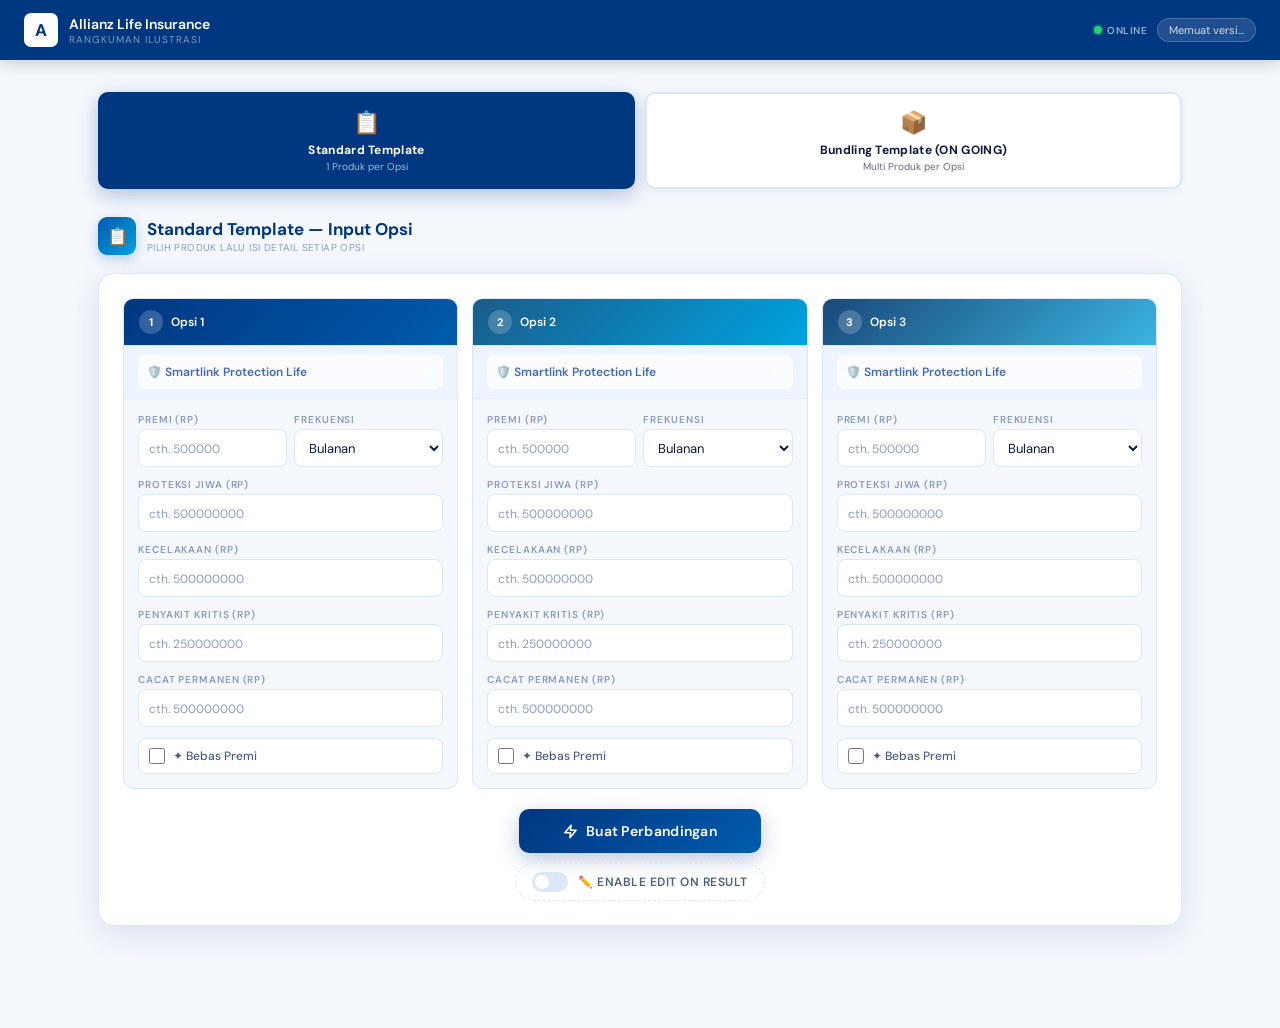
==== commit 1d72260f: "Update" ====
--- a/index.html
+++ b/index.html
@@ -8,13 +8,16 @@
   <meta name="apple-mobile-web-app-status-bar-style" content="black-translucent" />
   <meta name="apple-mobile-web-app-title" content="Venterprise APP" />
   <meta name="theme-color" content="#003781" />
+  <meta http-equiv="Cache-Control" content="no-cache, no-store, must-revalidate" />
+  <meta http-equiv="Pragma" content="no-cache" />
+  <meta http-equiv="Expires" content="0" />
 
   <!-- PWA -->
   <link rel="manifest" href="./manifest.json" />
   <link rel="apple-touch-icon" sizes="1024x1024" href="./icon-1024x1024.png" />
 
   <title>Proposal Tool</title>
-  <link rel="stylesheet" href="style.css" />
+  <link rel="stylesheet" href="style.css?v=4.64" />
 </head>
 
 <body>
@@ -244,10 +247,10 @@
   </div><!-- /page -->
 
   <!-- ═══ SCRIPTS (load order matters) ═══ -->
-  <script src="./js/utils.js"></script>
-  <script src="./js/ui.js"></script>
-  <script src="./js/fields.js"></script>
-  <script src="./js/data.js"></script>
+  <script src="./js/utils.js?v=4.64"></script>
+  <script src="./js/ui.js?v=4.64"></script>
+  <script src="./js/fields.js?v=4.64"></script>
+  <script src="./js/data.js?v=4.64"></script>
   <script src="./js/template-std.js"></script>
   <script src="./js/template-bun.js"></script>
   <script src="./js/pwa.js"></script>
